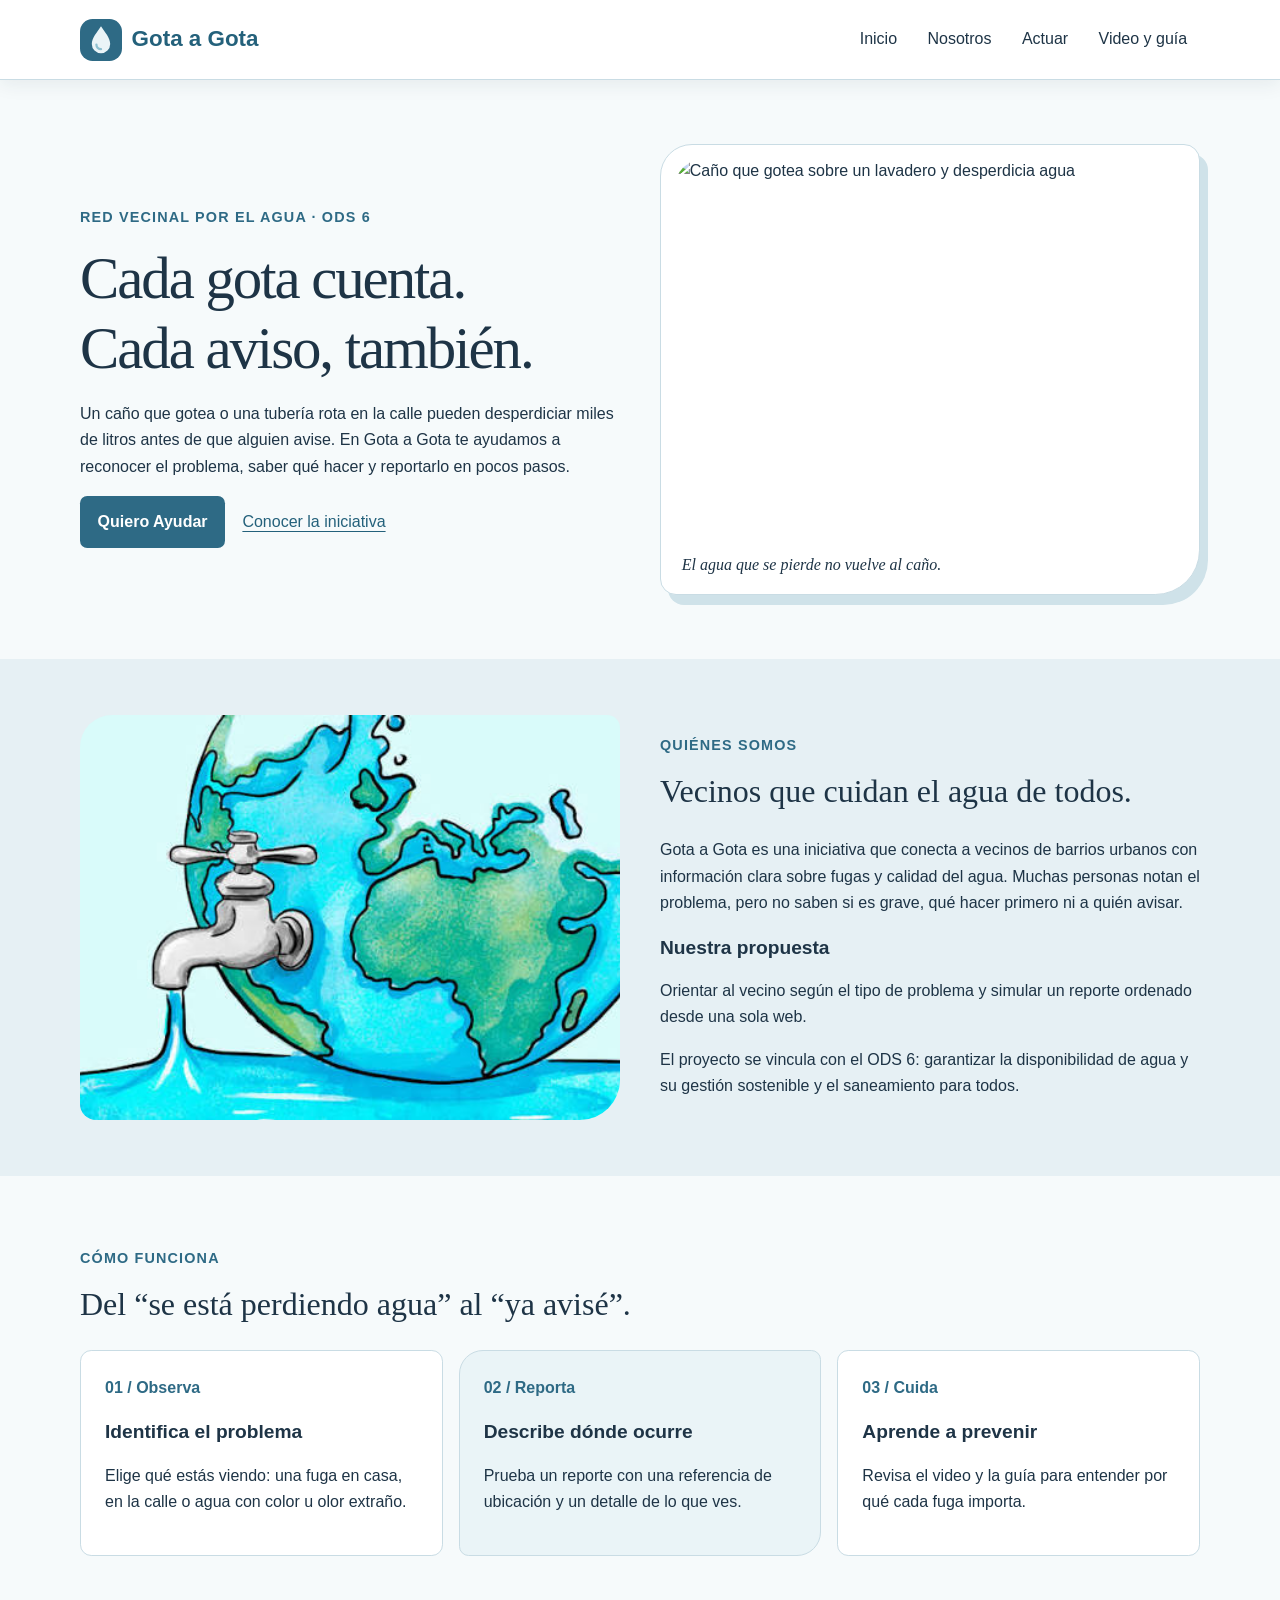
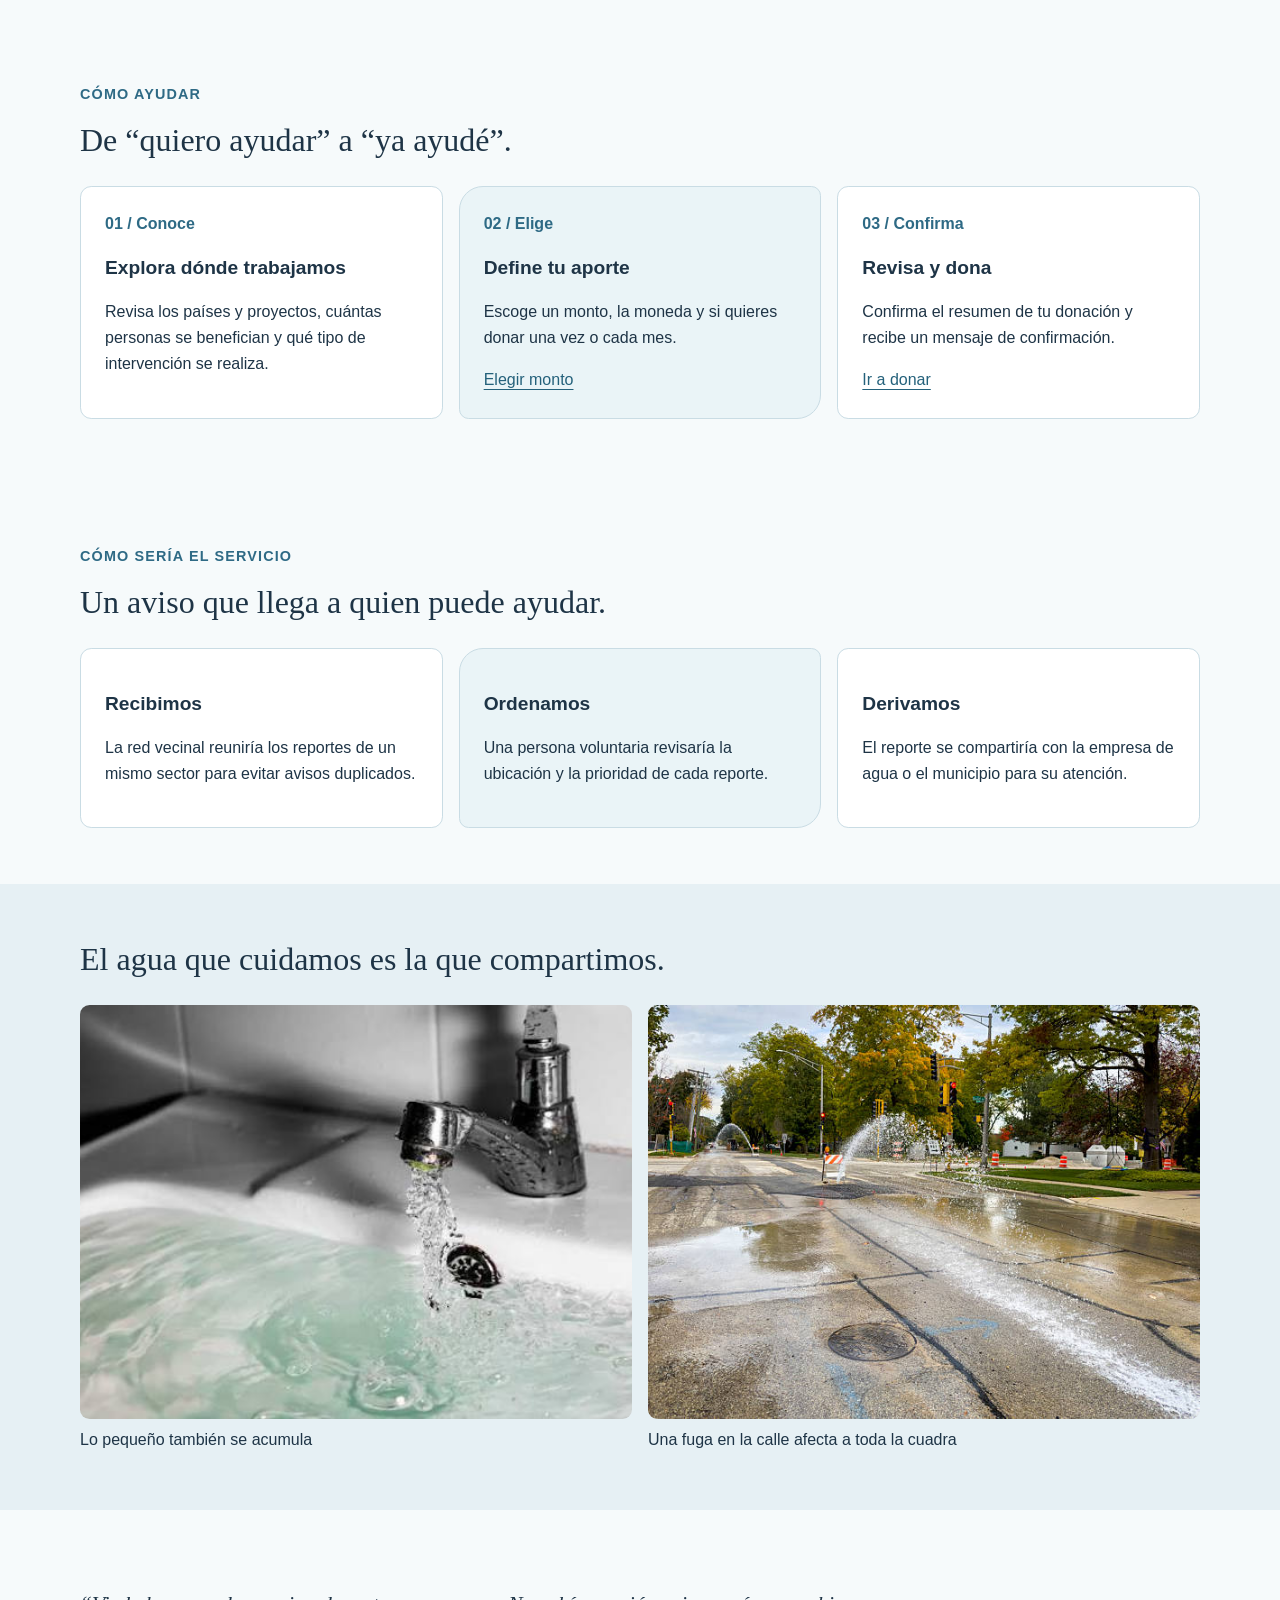
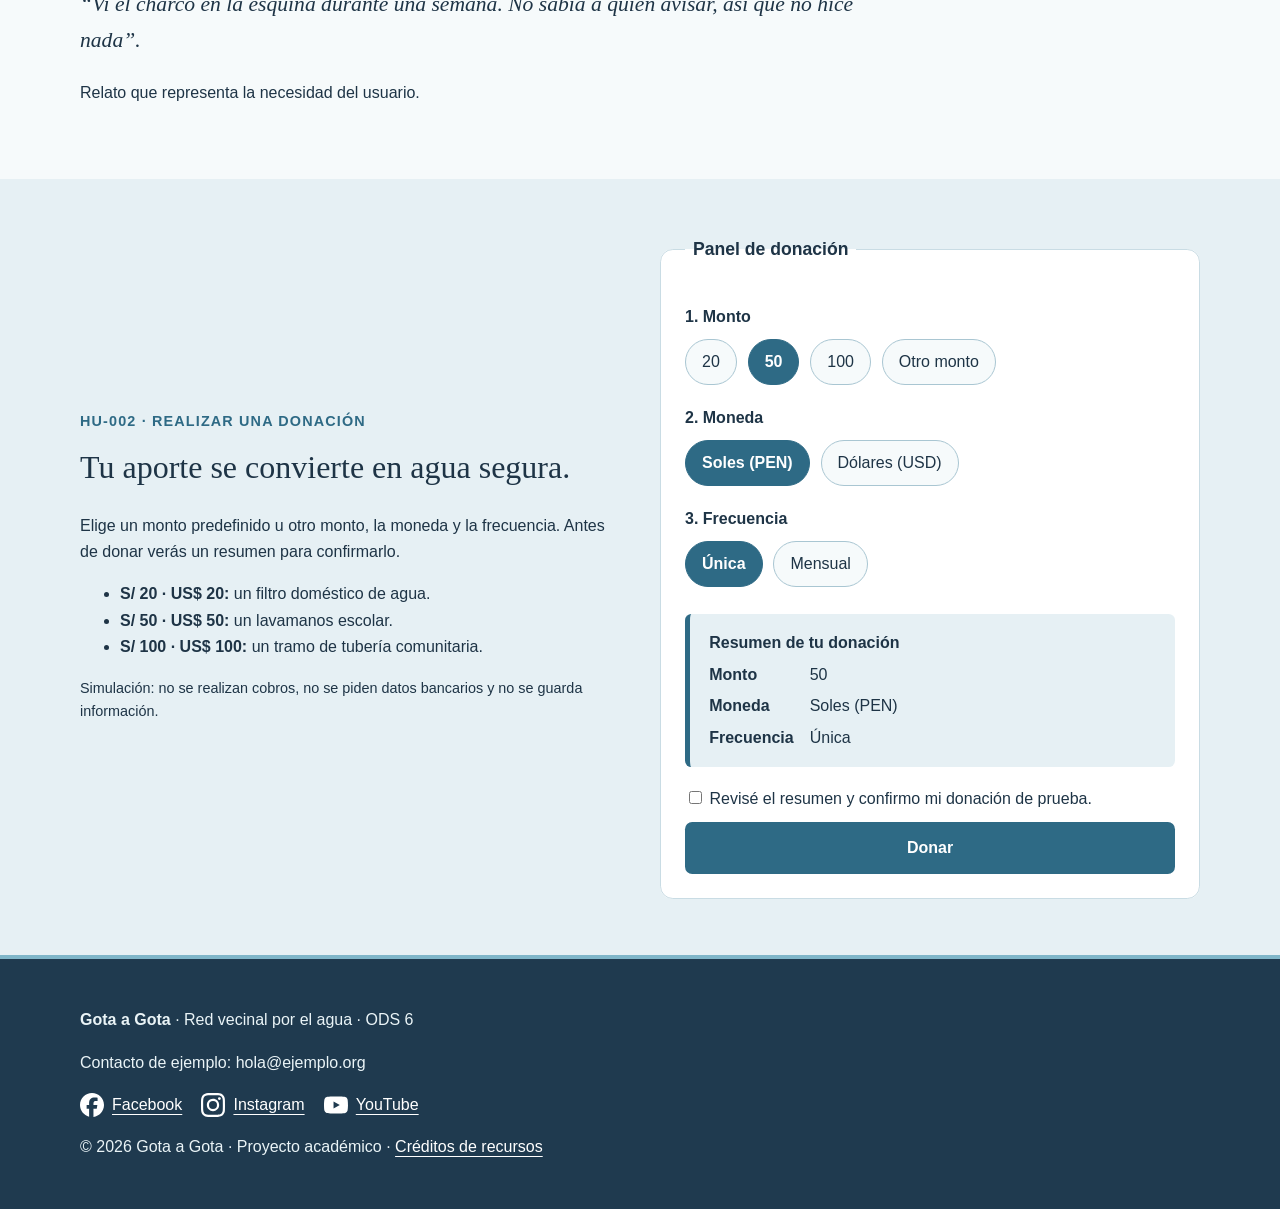
==== index.html @ b4056425 "Add files via upload" ====
<!DOCTYPE html>
<html lang="es">

<head>
  <meta charset="UTF-8">
  <!-- PASO 1: permite que el navegador use el ancho real del celular. -->
  <meta name="viewport" content="width=device-width, initial-scale=1.0">
  <title>Inicio | Gota a Gota</title>
  <!-- PASO 2: conectar este HTML con el archivo CSS compartido. -->
  <link rel="stylesheet" href="css/estilos.css">
  <!-- Este icono (una gota) aparece en la pestaña del navegador. -->
  <link rel="icon" type="image/svg+xml" href="iconos/favicon.svg">
  <!-- defer: el JS se ejecuta cuando el HTML ya está listo. -->
  <script src="js/menu.js" defer></script>
</head>

<body>
  <a class="saltar" href="#contenido">Saltar al contenido</a>
  <!-- MENÚ ACME ADAPTADO: sticky en CSS lo mantiene visible al bajar. -->
  <header class="cabecera">
    <div class="contenedor barra">
      <!-- ODS 6: nombre y logotipo del proyecto en lugar de ACME. -->
      <a class="marca" href="#inicio" aria-label="Gota a Gota, ir al inicio"><img src="iconos/favicon.svg" alt=""
          width="42" height="42">Gota a Gota</a>
      <!-- El botón hamburguesa controla la navegación con id="navegacion".
           Solo se ve en celular (600 px o menos). Un button ya responde a clic, toque, Enter y espacio. -->
      <button id="boton-menu" class="hamburguesa" type="button" aria-controls="navegacion" aria-expanded="false"
        aria-label="Abrir menú">
        <span class="lineas" aria-hidden="true"><span></span><span></span><span></span></span>
        <span id="texto-menu">Menú</span>
      </button>
      <nav id="navegacion" class="navegacion" aria-label="Navegación principal">
        <!-- Lista horizontal en escritorio y vertical en celular. -->
        <ul class="menu">
          <li><a href="#inicio">Inicio</a></li>
          <li><a href="#nosotros">Nosotros</a></li>
          <li>
            <!-- details y summary abren el submenú vertical sin programar otro botón. -->
            <details id="actuar" class="desplegable">
              <summary>Actuar</summary>
              <ul class="submenu">
                <li><a href="#servicios">Cómo funciona</a></li>
                <li><a href="#como-ayudar">Cómo ayudar</a></li>
                <li><a href="#donar">Realizar una donación</a></li>
              </ul>
            </details>
          </li>
          <li><a href="recursos.html">Video y guía</a></li>
        </ul>
      </nav>
    </div>
  </header>
  <main id="contenido">
    <!-- PASO 5: hero con el problema y la solución del proyecto (imagen + texto). -->
    <section id="inicio" tabindex="-1" class="hero contenedor dos-columnas" aria-labelledby="titulo">
      <div>
        <p class="etiqueta">Red vecinal por el agua · ODS 6</p>
        <h1 id="titulo">Cada gota cuenta.<br>Cada aviso, también.</h1>
        <p>Un caño que gotea o una tubería rota en la calle pueden desperdiciar miles de litros antes de que alguien
          avise. En Gota a Gota te ayudamos a reconocer el problema, saber qué hacer y reportarlo en pocos pasos.</p>
        <a class="boton" href="#donar">Quiero Ayudar</a>
        <a class="enlace" href="recursos.html">Conocer la iniciativa</a>
      </div>
      <figure class="postal"><img class="foto" src="imagenes/caño.jpg"
          alt="Caño que gotea sobre un lavadero y desperdicia agua" width="1000" height="750">
        <figcaption>El agua que se pierde no vuelve al caño.</figcaption>
      </figure>
    </section>
    <section id="nosotros" tabindex="-1" class="seccion fondo">
      <div class="contenedor dos-columnas">
        <img class="foto" src="imagenes/CUIDADO.jpg" alt="Calle de un barrio donde una tubería rota forma un charco"
          width="1000" height="750" loading="lazy">
        <div>
          <p class="etiqueta">Quiénes somos</p>
          <h2>Vecinos que cuidan el agua de todos.</h2>
          <p>Gota a Gota es una iniciativa que conecta a vecinos de barrios urbanos con información clara sobre fugas y
            calidad del agua. Muchas personas notan el problema, pero no saben si es grave, qué hacer primero ni a quién
            avisar.</p>
          <h3>Nuestra propuesta</h3>
          <p>Orientar al vecino según el tipo de problema y simular un reporte ordenado desde una sola web.</p>
          <p>El proyecto se vincula con el ODS 6: garantizar la disponibilidad de agua y su gestión sostenible y el
            saneamiento para todos.</p>
        </div>
      </div>
    </section>
    <section id="servicios" tabindex="-1" class="seccion contenedor">
      <p class="etiqueta">Cómo funciona</p>
      <h2>Del “se está perdiendo agua” al “ya avisé”.</h2>
      <div class="tarjetas">
        <article class="tarjeta"><span class="numero">01 / Observa</span>
          <h3>Identifica el problema</h3>
          <p>Elige qué estás viendo: una fuga en casa, en la calle o agua con color u olor extraño.</p>
        </article>
        <article class="tarjeta"><span class="numero">02 / Reporta</span>
          <h3>Describe dónde ocurre</h3>
          <p>Prueba un reporte con una referencia de ubicación y un detalle de lo que ves.</p>
        </article>
        <article class="tarjeta"><span class="numero">03 / Cuida</span>
          <h3>Aprende a prevenir</h3>
          <p>Revisa el video y la guía para entender por qué cada fuga importa.</p>
        </article>
      </div>
    </section>
    <section id="como-ayudar" tabindex="-1" class="seccion contenedor">
      <p class="etiqueta">Cómo ayudar</p>
      <h2>De “quiero ayudar” a “ya ayudé”.</h2>
      <div class="tarjetas">
        <article class="tarjeta"><span class="numero">01 / Conoce</span>
          <h3>Explora dónde trabajamos</h3>
          <p>Revisa los países y proyectos, cuántas personas se benefician y qué tipo de intervención se realiza.</p>
        </article>
        <article class="tarjeta"><span class="numero">02 / Elige</span>
          <h3>Define tu aporte</h3>
          <p>Escoge un monto, la moneda y si quieres donar una vez o cada mes.</p><a href="#donar">Elegir monto</a>
        </article>
        <article class="tarjeta"><span class="numero">03 / Confirma</span>
          <h3>Revisa y dona</h3>
          <p>Confirma el resumen de tu donación y recibe un mensaje de confirmación.</p><a href="#donar">Ir a donar</a>
        </article>
      </div>
    </section>
    <section id="proyectos" class="seccion contenedor">
      <p class="etiqueta">Cómo sería el servicio</p>
      <h2>Un aviso que llega a quien puede ayudar.</h2>
      <div class="tarjetas">
        <article class="tarjeta">
          <h3>Recibimos</h3>
          <p>La red vecinal reuniría los reportes de un mismo sector para evitar avisos duplicados.</p>
        </article>
        <article class="tarjeta">
          <h3>Ordenamos</h3>
          <p>Una persona voluntaria revisaría la ubicación y la prioridad de cada reporte.</p>
        </article>
        <article class="tarjeta">
          <h3>Derivamos</h3>
          <p>El reporte se compartiría con la empresa de agua o el municipio para su atención.</p>
        </article>
      </div>
    </section>
    <section id="galeria" class="seccion fondo">
      <div class="contenedor">
        <h2>El agua que cuidamos es la que compartimos.</h2>
        <div class="galeria">
          <figure><img src="imagenes/MALCERRADO.jpg" alt="Gotas cayendo de un caño mal cerrado" width="1000"
              height="750" loading="lazy">
            <figcaption>Lo pequeño también se acumula</figcaption>
          </figure>
          <figure><img src="imagenes/FUGA.jpg" alt="Tubería con fuga frente a casas de un barrio" width="1000"
              height="750" loading="lazy">
            <figcaption>Una fuga en la calle afecta a toda la cuadra</figcaption>
          </figure>
        </div>
      </div>
    </section>
    <section id="testimonios" class="seccion contenedor">
      <blockquote>“Vi el charco en la esquina durante una semana. No sabía a quién avisar, así que no hice nada”.
      </blockquote>
      <p>Relato que representa la necesidad del usuario.</p>
    </section>
    <section id="donar" tabindex="-1" class="seccion fondo">
      <div class="contenedor dos-columnas">
        <div>
          <p class="etiqueta">HU-002 · Realizar una donación</p>
          <h2>Tu aporte se convierte en agua segura.</h2>
          <p>Elige un monto predefinido u otro monto, la moneda y la frecuencia. Antes de donar verás un resumen para
            confirmarlo.</p>
          <ul>
            <li><strong>S/ 20 · US$ 20:</strong> un filtro doméstico de agua.</li>
            <li><strong>S/ 50 · US$ 50:</strong> un lavamanos escolar.</li>
            <li><strong>S/ 100 · US$ 100:</strong> un tramo de tubería comunitaria.</li>
          </ul>
          <p class="nota">Simulación: no se realizan cobros, no se piden datos bancarios y no se guarda información.</p>
        </div>

        <fieldset class="donacion">
          <legend>Panel de donación</legend>
          <!-- CA01: montos predefinidos y opción de otro monto (mismo name, distintos id). -->
          <p class="grupo" id="g-monto">1. Monto</p>
          <input type="radio" name="monto" id="m20"><label for="m20">20</label>
          <input type="radio" name="monto" id="m50" checked><label for="m50">50</label>
          <input type="radio" name="monto" id="m100"><label for="m100">100</label>
          <input type="radio" name="monto" id="motro"><label for="motro">Otro monto</label>
          <!-- CA01: moneda. -->
          <p class="grupo">2. Moneda</p>
          <input type="radio" name="moneda" id="pen" checked><label for="pen">Soles (PEN)</label>
          <input type="radio" name="moneda" id="usd"><label for="usd">Dólares (USD)</label>
          <!-- CA01: frecuencia única o mensual. -->
          <p class="grupo">3. Frecuencia</p>
          <input type="radio" name="frecuencia" id="unica" checked><label for="unica">Única</label>
          <input type="radio" name="frecuencia" id="mensual"><label for="mensual">Mensual</label>

          <!-- CA03: resumen de monto, moneda y frecuencia antes de confirmar. -->
          <div class="resumen" aria-live="polite">
            <strong>Resumen de tu donación</strong>
            <dl>
              <dt>Monto</dt>
              <dd><span class="r r-m20">20</span><span class="r r-m50">50</span><span class="r r-m100">100</span><span
                  class="r r-motro" id="resumen-otro">El que escribas en “Otro monto”</span></dd>
              <dt>Moneda</dt>
              <dd><span class="r r-pen">Soles (PEN)</span><span class="r r-usd">Dólares (USD)</span></dd>
              <dt>Frecuencia</dt>
              <dd><span class="r r-unica">Única</span><span class="r r-mensual">Mensual (cada mes)</span></dd>
            </dl>
            <!-- JS (donacion.js): muestra a qué equivale el aporte y el total anual si es mensual. -->
            <p id="impacto" class="impacto" hidden></p>
          </div>

          <!-- Formulario para montos predefinidos. -->
          <form class="form-donar form-fijo" action="confirmacion.html" method="get">
            <div><input id="confirmo1" type="checkbox" required> <label for="confirmo1">Revisé el resumen y confirmo mi
                donación de prueba.</label></div>
            <button type="submit" class="boton">Donar</button>
          </form>

          <!-- Formulario para "Otro monto". CA02: required + min impiden vacío, 0 o negativo.
           Sin name: el valor no se agrega a la URL. -->
          <form class="form-donar form-otro" action="confirmacion.html" method="get">
            <label for="otro-monto">Escribe tu monto</label>
            <input id="otro-monto" type="number" required min="1" max="10000" step="1" placeholder="Ejemplo: 35"
              inputmode="numeric" aria-describedby="error-monto">
            <p class="error" id="error-monto">Ingresa un monto válido: un número entero mayor que 0 y hasta 10 000.</p>
            <p class="ok">Monto válido. Revisa el resumen y confirma tu donación.</p>
            <div><input id="confirmo2" type="checkbox" required> <label for="confirmo2">Revisé el resumen y confirmo mi
                donación de prueba.</label></div>
            <button type="submit" class="boton">Donar</button>
          </form>
        </fieldset>
      </div>
    </section>
  </main>
  <!-- PASO FINAL: pie compartido por las páginas del sitio. -->
  <footer class="pie">
    <div class="contenedor">
      <p><strong>Gota a Gota</strong> · Red vecinal por el agua · ODS 6</p>
      <p>Contacto de ejemplo: hola@ejemplo.org</p>
      <nav class="redes" aria-label="Redes sociales de referencia">
        <!-- Son páginas generales de las redes; reemplazar por cuentas del proyecto. -->
        <a href="https://www.facebook.com/" target="_blank" rel="noopener noreferrer"><img src="iconos/facebook.svg"
            alt="" width="24" height="24">Facebook</a>
        <a href="https://www.instagram.com/" target="_blank" rel="noopener noreferrer"><img src="iconos/instagram.svg"
            alt="" width="24" height="24">Instagram</a>
        <a href="https://www.youtube.com/" target="_blank" rel="noopener noreferrer"><img src="iconos/youtube.svg"
            alt="" width="24" height="24">YouTube</a>
      </nav>
      <p>© 2026 Gota a Gota · Proyecto académico · <a href="FUENTES.txt">Créditos de recursos</a></p>
    </div>
  </footer>
</body>

</html>
---- css/estilos.css ----
/* PASO 1. El ancho incluye padding y borde: facilita calcular tamaños. */
* {
  box-sizing: border-box;
}

/* PASO 2. Estilos generales que heredan los textos.
   ODS 6: paleta marina suave (azul marino, azul petróleo y celeste agua). */
body {
  margin: 0;
  font-family: Arial, sans-serif;
  color: #1e3446;
  background: #f6fafb;
  line-height: 1.65;
}

h1,
h2,
h3 {
  line-height: 1.2;
}

h1 {
  font-size: 2.7rem;
  margin: 0 0 1rem;
}

h2 {
  font-size: 2rem;
  margin-top: 0;
}

h3 {
  font-size: 1.2rem;
}

a {
  color: #24617b;
  text-underline-offset: 4px;
}

/* El foco visible permite recorrer la web con el teclado. */
a:focus-visible,
button:focus-visible,
summary:focus-visible,
input:focus-visible,
select:focus-visible {
  outline: 3px solid #3a8fa8;
  outline-offset: 4px;
}

/* PASO 3. Nunca estirar una imagen más allá de su contenedor. */
img {
  max-width: 100%;
  height: auto;
  display: block;
}

.contenedor {
  width: 92%;
  max-width: 1120px;
  margin: 0 auto;
}

.seccion {
  padding: 3.5rem 0;
}

.fondo {
  background: #e6f0f4;
}

.etiqueta {
  font-weight: bold;
  color: #2e6a85;
  font-size: .9rem;
  text-transform: uppercase;
  letter-spacing: .08em;
}

.nota {
  font-size: .9rem;
}

/* PASO 4. Flexbox alinea logo y navegación. wrap evita desbordamientos. */
.cabecera {
  background: white;
  border-bottom: 1px solid #c9dce4;
}

.barra {
  display: flex;
  align-items: center;
  justify-content: space-between;
  gap: 1rem;
  flex-wrap: wrap;
  padding: 1rem 0;
}

.marca {
  display: flex;
  align-items: center;
  gap: .6rem;
  text-decoration: none;
  font-size: 1.4rem;
  font-weight: bold;
}

.menu {
  display: flex;
  flex-wrap: wrap;
  align-items: center;
  gap: .3rem;
  list-style: none;
  margin: 0;
  padding: 0;
}

.menu a,
summary {
  display: block;
  padding: .65rem .8rem;
  color: #1e3446;
  cursor: pointer;
}

.menu a {
  text-decoration: none;
}

.menu a:hover,
summary:hover {
  background: #dcebf1;
  border-radius: .4rem;
}

/* El menú acompaña al usuario al bajar por la página.
   sticky conserva su espacio: no hace falta compensar con padding en body.
   top: 0 lo mantiene pegado arriba; z-index evita que las fotos lo tapen. */
.cabecera {
  position: sticky;
  top: 0;
  z-index: 100;
  box-shadow: 0 4px 18px #1e344614;
}

/* Dejar espacio al navegar con #id para que el header no tape el título. */
section[id],
main[id] {
  scroll-margin-top: 130px;
}

/* PASO 5. La lista interior es vertical. Solo details controla su apertura. */
.desplegable {
  position: relative;
}

summary {
  list-style: revert;
}

.submenu {
  position: absolute;
  top: 100%;
  right: 0; /* como en ACME: alineado a la derecha para no salir de la pantalla */
  width: 230px;
  padding: .5rem;
  margin: .3rem 0 0;
  list-style: none;
  background: white;
  border: 1px solid #bcd3dd;
  border-radius: .5rem;
  box-shadow: 0 8px 20px #1e344624;
  z-index: 10;
}

/* MENÚ ACME. El botón hamburguesa se oculta en escritorio. */
.hamburguesa {
  display: none;
  align-items: center;
  gap: .65rem;
  min-height: 44px;
  padding: .55rem .8rem;
  border: 1px solid #2e6a85;
  border-radius: .45rem;
  background: #2e6a85;
  color: white;
  font: inherit;
  cursor: pointer;
}

.hamburguesa:hover {
  background: #22546b;
}

.lineas {
  display: grid;
  gap: 4px;
  width: 22px;
}

.lineas span {
  display: block;
  height: 2px;
  background: white;
}

/* hidden lo cambia JS: oculto significa que los enlaces tampoco reciben Tab. */
[hidden] {
  display: none !important;
}

/* Las secciones con tabindex="-1" reciben foco desde el menú sin mostrar un borde. */
section[tabindex="-1"]:focus {
  outline: none;
}

/* PASO 6. Dos columnas iguales: imagen y texto. minmax evita desborde. */
.dos-columnas {
  display: grid;
  grid-template-columns: repeat(2, minmax(0, 1fr));
  gap: 2.5rem;
  align-items: center;
}

.dos-columnas>* {
  min-width: 0;
}

.hero {
  padding-top: 4rem;
  padding-bottom: 4rem;
}

.foto {
  width: 100%;
  aspect-ratio: 4 / 3;
  object-fit: cover;
  border-radius: 2rem .8rem 2.5rem 1rem;
}

/* PASO 7. Enlaces y botones con apariencia consistente. */
.boton {
  display: inline-block;
  padding: .8rem 1.1rem;
  background: #2e6a85;
  color: white;
  border: 0;
  border-radius: .45rem;
  font: inherit;
  font-weight: bold;
  text-decoration: none;
  cursor: pointer;
}

.boton:hover {
  background: #22546b;
}

.enlace {
  display: inline-block;
  margin: .8rem;
}

/* PASO 8. Tres tarjetas en escritorio. */
.tarjetas {
   display: grid;
   grid-template-columns: repeat(3, minmax(0, 1fr));
   gap: 1rem;
}

.tarjeta {
   padding: 1.5rem;
   border: 1px solid #c9dce4;
   border-radius: .7rem;
   background: white;
}

.numero {
   color: #2e6a85;
   font-weight: bold;
}

.galeria {
   display: grid;
   grid-template-columns: repeat(2, minmax(0, 1fr));
   gap: 1rem;
}

figure {
   margin: 0;
}

.galeria img {
   width: 100%;
   aspect-ratio: 4 / 3;
   object-fit: cover;
   border-radius: .6rem;
}

figcaption {
   padding-top: .5rem;
}

blockquote {
   margin-left: 0;
   font-size: 1.35rem;
}


/* PASO 9. El orientador responde a los radios sin JavaScript. */
.orientador {
  border: 1px solid #a9c6d2;
  border-radius: .6rem;
  padding: 1.5rem;
  min-width: 0;
}

legend {
  font-weight: bold;
  padding: 0 .5rem;
}

.orientador>label {
  display: inline-block;
  margin: .4rem 1rem .4rem 0;
  padding: .4rem .6rem;
  cursor: pointer;
  border-radius: .3rem;
}

.orientador>label:hover {
  background: #dcebf1;
}

.orientador>input:checked+label {
  background: #2e6a85;
  color: white;
  border-radius: .3rem;
}

.resultados {
  background: white;
  padding: 1.5rem;
  border-radius: .5rem;
  margin-top: 1rem;
}

/* Primero ocultamos los tres paneles. */
.respuesta {
  display: none;
}

/* ~ busca un hermano posterior. :checked identifica la opción marcada.
   ODS 6: los id coinciden con los radios del orientador de index.html. */
#fuga-casa:checked~.resultados .fuga-casa,
#fuga-calle:checked~.resultados .fuga-calle,
#agua-turbia:checked~.resultados .agua-turbia {
  display: block;
}

/* PASO 10. Cada campo ocupa una fila del formulario. */
.formulario {
  display: grid;
  gap: .6rem;
  background: white;
  border: 1px solid #c9dce4;
  padding: 1.5rem;
  border-radius: .7rem;
}

.formulario>label {
  font-weight: bold;
}

input[type="text"],
input[type="email"],
input[type="number"],
select,
textarea {
  width: 100%;
  min-width: 0;
  font: inherit;
  padding: .7rem;
  border: 1px solid #6f8c9c;
  border-radius: .3rem;
  background: white;
  color: #1e3446;
}

input[type="radio"],
input[type="checkbox"] {
  accent-color: #2e6a85;
}

/* PASO 11. La proporción del video se conserva a cualquier ancho. */
.video {
  width: 100%;
  aspect-ratio: 16 / 9;
  border: 0;
  display: block;
}

.confirmacion {
  max-width: 760px;
  margin: 0 auto;
}

.pie {
  background: #1f3a4f;
  color: #eaf4f7;
  padding: 2rem 0;
  border-top: 4px solid #7fb6c9;
}

.pie a {
  color: white;
}

.redes {
  display: flex;
  flex-wrap: wrap;
  gap: 1.2rem;
}

.redes a {
  display: inline-flex;
  align-items: center;
  gap: .5rem;
}

.redes img {
  filter: invert(1);
}

.saltar {
  position: absolute;
  left: -9999px;
}

.saltar:focus {
  left: 1rem;
  top: 1rem;
  padding: 1rem;
  background: white;
  z-index: 200;
}

/* =========================================================
   PASO 9. HU-002 · REALIZAR UNA DONACIÓN (solo HTML y CSS)
   Los radios y los paneles (.resumen, formularios) son hermanos
   dentro de .donacion: así funciona el selector ~ con :checked.
   ========================================================= */
.donacion {
   position: relative;
   background: white;
   border: 1px solid #c9dce4;
   border-radius: .8rem;
   padding: 1.5rem;
   min-width: 0;
   margin: 0;
}

.donacion legend {
   font-weight: bold;
   padding: 0 .5rem;
   font-size: 1.1rem;
}

.grupo {
   font-weight: bold;
   margin: 1rem 0 .3rem;
}

/* El radio queda invisible pero sigue funcionando con teclado y lector de pantalla. */
.donacion>input[type="radio"] {
   position: absolute;
   opacity: 0;
   width: 1px;
   height: 1px;
}

/* Cada label se ve como una ficha que se puede tocar. */
.donacion>label {
   display: inline-block;
   margin: .25rem .4rem .25rem 0;
   padding: .55rem 1rem;
   border: 1px solid #a9c6d2;
   border-radius: 2rem;
   background: #f6fafb;
   cursor: pointer;
}

.donacion>label:hover {
   background: #dcebf1;
}

.donacion>input:checked+label {
   background: #2e6a85;
   border-color: #2e6a85;
   color: white;
   font-weight: bold;
}

.donacion>input:focus-visible+label {
   outline: 3px solid #3a8fa8;
   outline-offset: 3px;
}

.salto {
   flex-basis: 100%;
   height: 0;
   margin: 0;
}

/* CA03: resumen antes de confirmar. Primero ocultamos todos los textos. */
.resumen {
   margin-top: 1.4rem;
   padding: 1rem 1.2rem;
   background: #e6f0f4;
   border-left: 5px solid #2e6a85;
   border-radius: .4rem;
}

.resumen dl {
   display: grid;
   grid-template-columns: auto 1fr;
   gap: .3rem 1rem;
   margin: .4rem 0 0;
}

.resumen dt {
   font-weight: bold;
}

.resumen dd {
   margin: 0;
}

.r {
   display: none;
}

/* Si un radio está marcado, mostramos su texto dentro del resumen. */
#m20:checked~.resumen .r-m20,
#m50:checked~.resumen .r-m50,
#m100:checked~.resumen .r-m100,
#motro:checked~.resumen .r-motro,
#pen:checked~.resumen .r-pen,
#usd:checked~.resumen .r-usd,
#unica:checked~.resumen .r-unica,
#mensual:checked~.resumen .r-mensual {
   display: inline;
}

/* INTERACCIÓN JS (donacion.js): impacto del aporte dentro del resumen. */
.impacto {
   margin: .8rem 0 0;
   padding-top: .6rem;
   border-top: 1px dashed #a9c6d2;
}

/* Texto que JS muestra cuando "Otro monto" aún no es válido. */
.pendiente {
   color: #8a2b2b;
   font-style: italic;
}

/* CA01: "Otro monto" muestra su propio formulario con el campo numérico. */
.form-donar {
   display: grid;
   gap: .6rem;
   margin-top: 1.2rem;
}

.form-otro {
   display: none;
}

#motro:checked~.form-fijo {
   display: none;
}

#motro:checked~.form-otro {
   display: grid;
}

.form-donar>label {
   font-weight: bold;
}

/* CA02: mensaje de error visible si el monto está vacío, es 0 o es inválido. */
.error {
   display: none;
   margin: 0;
   padding: .6rem .8rem;
   background: #fbeeee;
   color: #8a2b2b;
   border-left: 4px solid #b54848;
   border-radius: .3rem;
}

.ok {
   display: none;
   margin: 0;
   padding: .6rem .8rem;
   background: #e7f4ef;
   color: #1d5a45;
   border-left: 4px solid #3f8f72;
   border-radius: .3rem;
}


#otro-monto:user-invalid~.error,
#otro-monto:not(:placeholder-shown):invalid~.error {
   display: block;
}

#otro-monto:valid~.ok {
   display: block;
}

#otro-monto:user-invalid,
#otro-monto:not(:placeholder-shown):invalid {
   border-color: #b54848;
}


/* PASO 12. TABLET: estas reglas se aplican a 900 px o menos. */
@media (max-width: 900px) {
  .barra {
    gap: .4rem;
  }

  .tarjetas {
    grid-template-columns: repeat(2, minmax(0, 1fr));
  }

  h1 {
    font-size: 2.2rem;
  }
}

/* PASO 13. CELULAR: cambiamos columnas por una sola columna. */
@media (max-width: 600px) {
  h1 {
    font-size: 1.9rem;
  }

  h2 {
    font-size: 1.6rem;
  }

  .dos-columnas,
  .tarjetas,
  .galeria {
    grid-template-columns: 1fr;
  }

  .dos-columnas {
    gap: 1.5rem;
  }

  .hero,
  .seccion {
    padding-top: 2.2rem;
    padding-bottom: 2.2rem;
  }

  /* MENÚ ACME: en celular aparece la hamburguesa y la navegación
     se despliega debajo del encabezado. JS cambia el atributo hidden. */
  .barra {
    flex-wrap: nowrap;
  }

  .hamburguesa {
    display: inline-flex;
  }

  .navegacion {
    position: absolute;
    top: 100%;
    left: 0;
    width: 100%;
    max-height: 70vh;
    overflow-y: auto;
    padding: .5rem 4%;
    background: white;
    border-bottom: 1px solid #c9dce4;
    box-shadow: 0 8px 20px #1e344624;
  }

  .menu {
    flex-direction: column;
    align-items: stretch;
    flex-wrap: nowrap;
    gap: 0;
  }

  /* El submenú ocupa su lugar dentro de la navegación móvil. */
  .submenu {
    position: static;
    width: 100%;
    margin: 0;
    box-shadow: none;
    background: #f6fafb;
  }

  /* El header ahora es más bajo: basta con menos espacio sobre los destinos. */
  section[id],
  main[id] {
    scroll-margin-top: 90px;
  }

  .enlace {
    margin-left: 0;
  }

  .formulario,
  .orientador,
  .resultados {
    padding: 1rem;
  }
}

/* Detalles de identidad: tonos marinos suaves, títulos serif y bordes redondeados como el agua. */
.postal {
  background: #fff;
  padding: .8rem;
  border: 1px solid #c9dce4;
  border-radius: 2rem 1rem 2.8rem 1rem;
  box-shadow: 8px 10px 0 #cfe2e9;
}

.postal figcaption {
  padding: .6rem .5rem .2rem;
  font-family: Georgia, serif;
  font-style: italic;
}

.hero h1 {
  font-family: Georgia, serif;
  font-weight: normal;
  font-size: clamp(2.2rem, 4.6vw, 3.8rem);
  letter-spacing: -.035em;
}

h2 {
  font-family: Georgia, serif;
  font-weight: normal;
}

.tarjeta:nth-child(2) {
  background: #eaf4f7;
  border-radius: 1.5rem .6rem 1.5rem .6rem;
}

blockquote {
  font-family: Georgia, serif;
  font-style: italic;
  max-width: 780px;
}

textarea {
  resize: vertical;
}

@media (max-width: 600px) {
  .barra {
    padding: .6rem 0;
  }

  .marca {
    font-size: 1.2rem;
  }

  .marca img {
    width: 30px;
  }
}
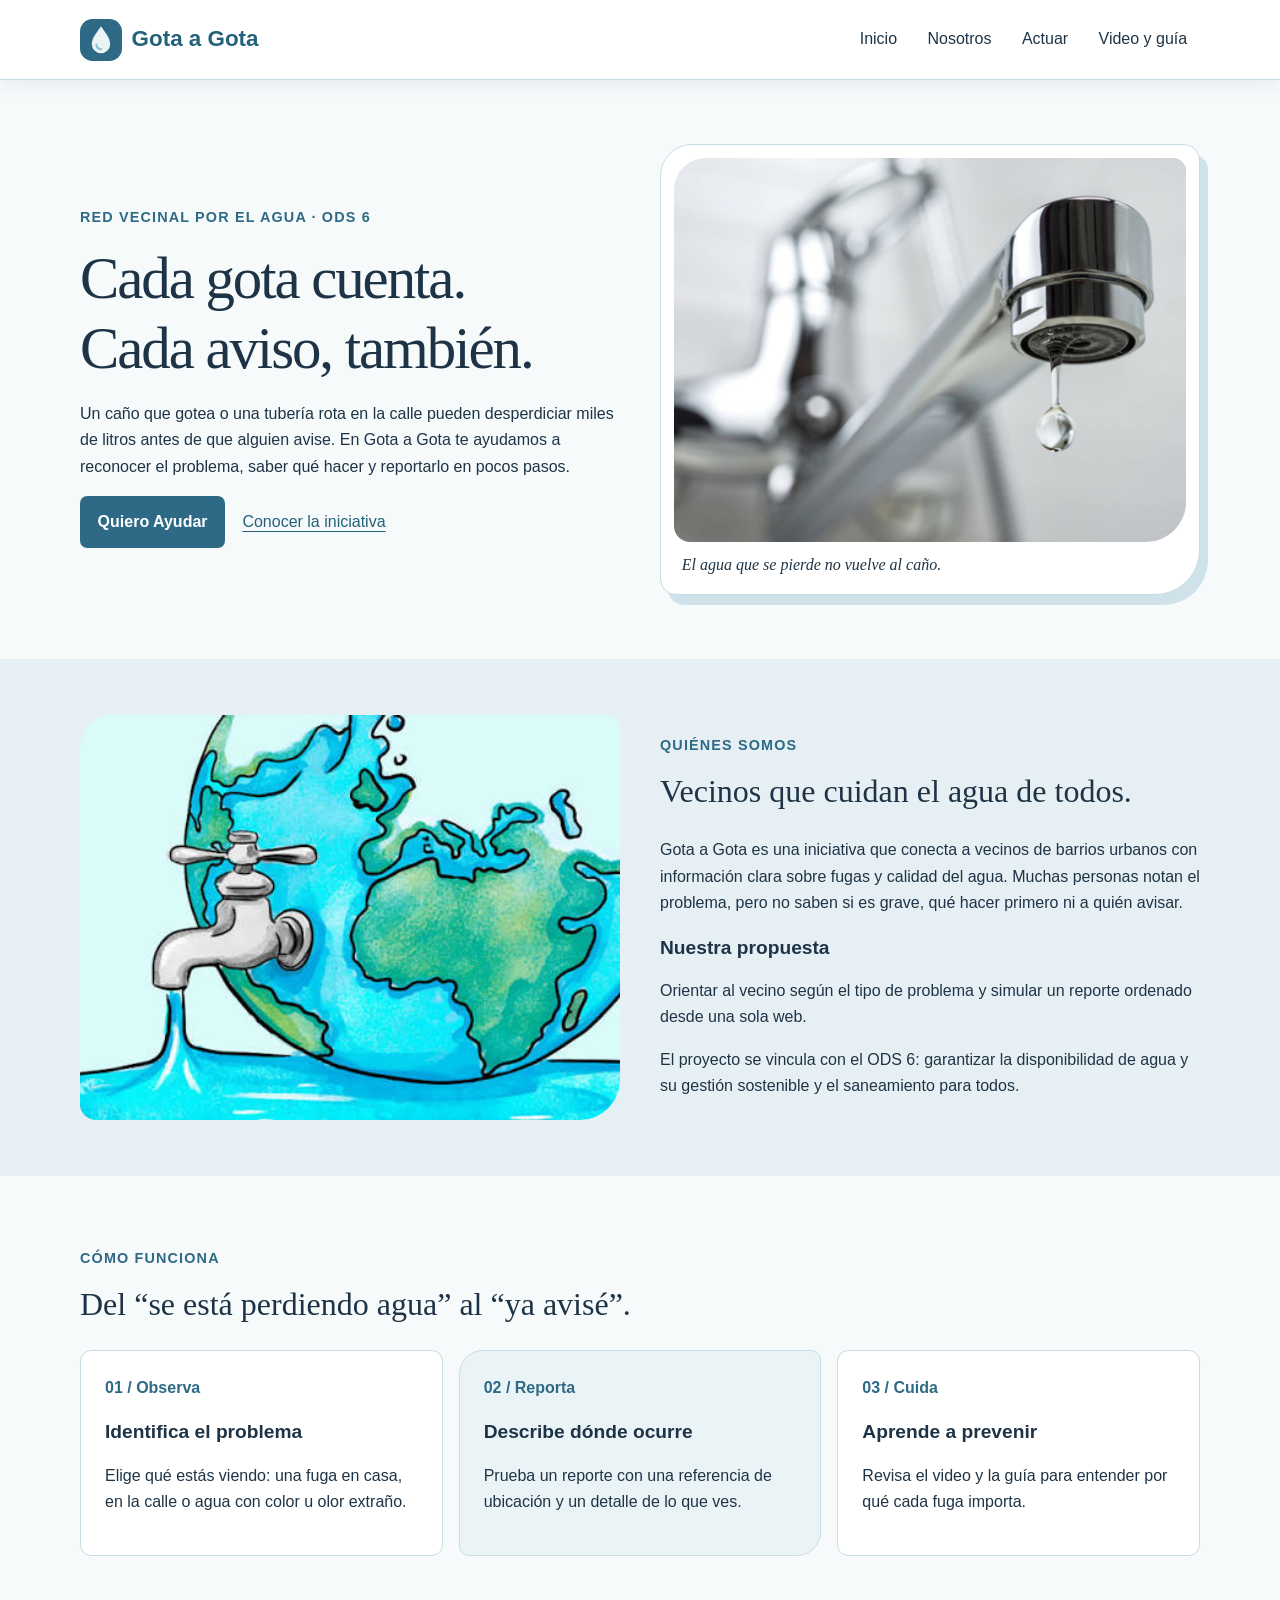
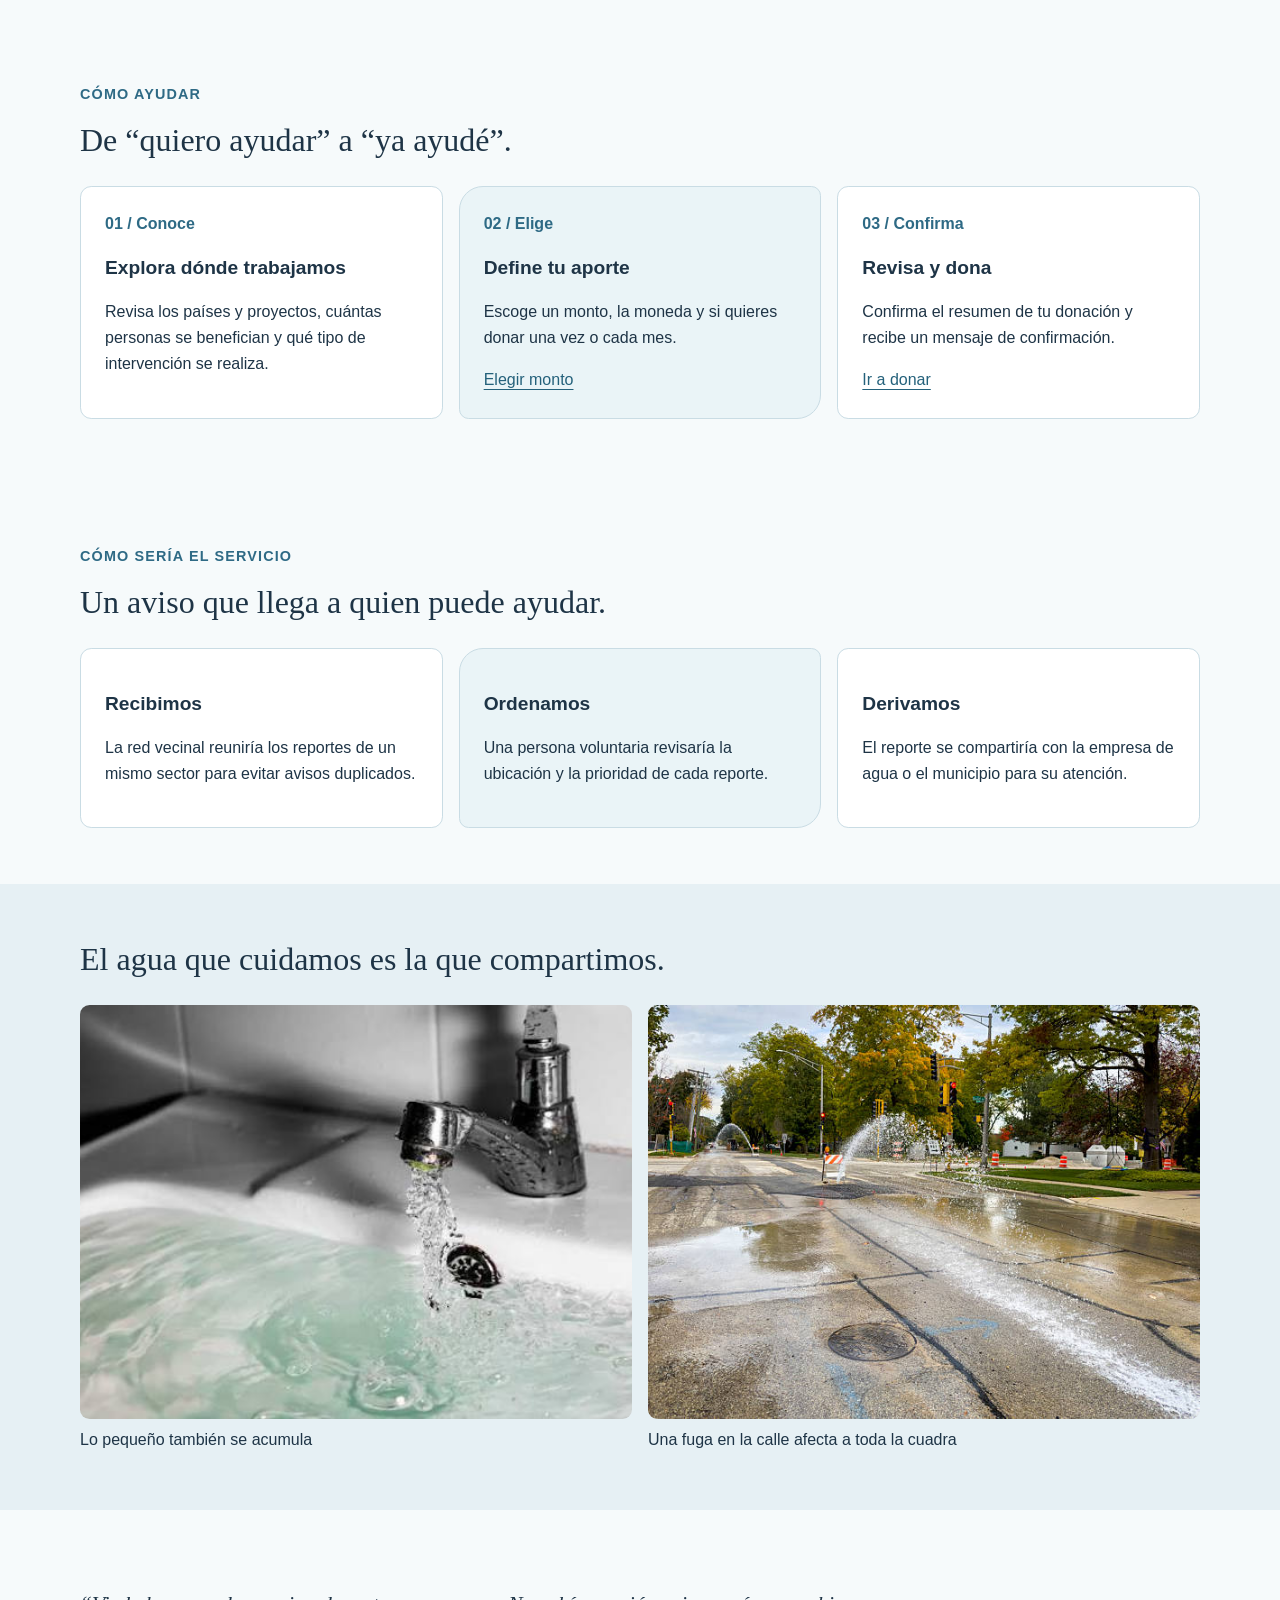
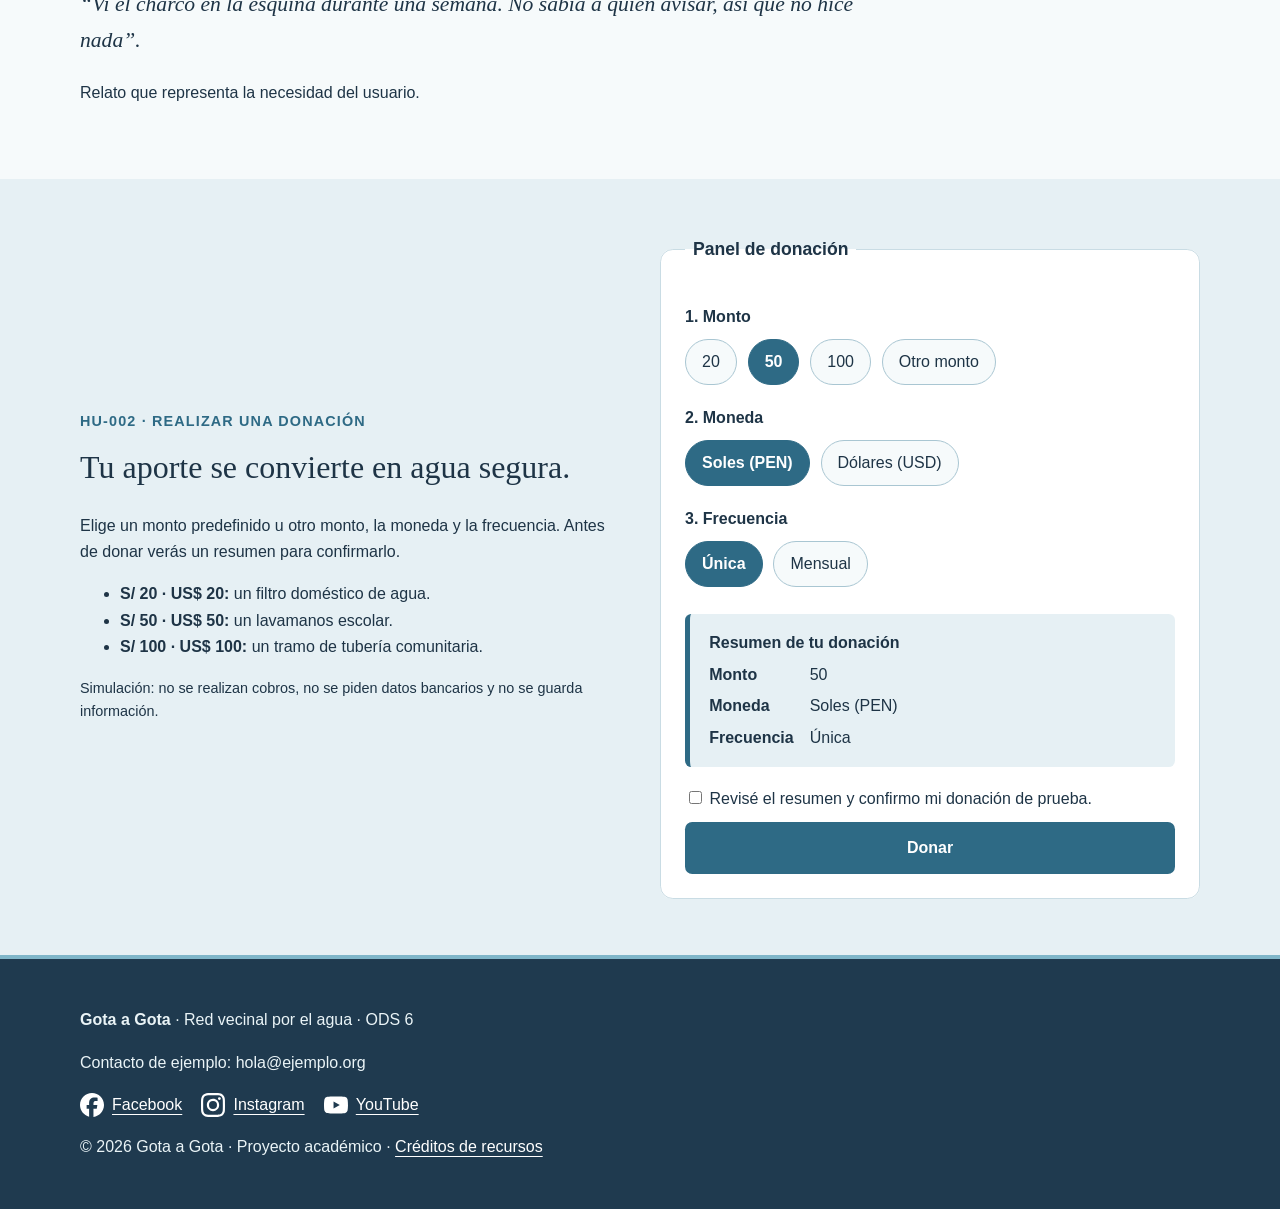
==== commit 5c549d89: "Fix image source in index.html" ====
--- a/index.html
+++ b/index.html
@@ -61,7 +61,7 @@
         <a class="boton" href="#donar">Quiero Ayudar</a>
         <a class="enlace" href="recursos.html">Conocer la iniciativa</a>
       </div>
-      <figure class="postal"><img class="foto" src="imagenes/caño.jpg"
+      <figure class="postal"><img class="foto" src="imagenes/ca%E2%94%9C%E2%96%92o.jpg"
           alt="Caño que gotea sobre un lavadero y desperdicia agua" width="1000" height="750">
         <figcaption>El agua que se pierde no vuelve al caño.</figcaption>
       </figure>
@@ -247,4 +247,4 @@
   </footer>
 </body>
 
-</html>+</html>
